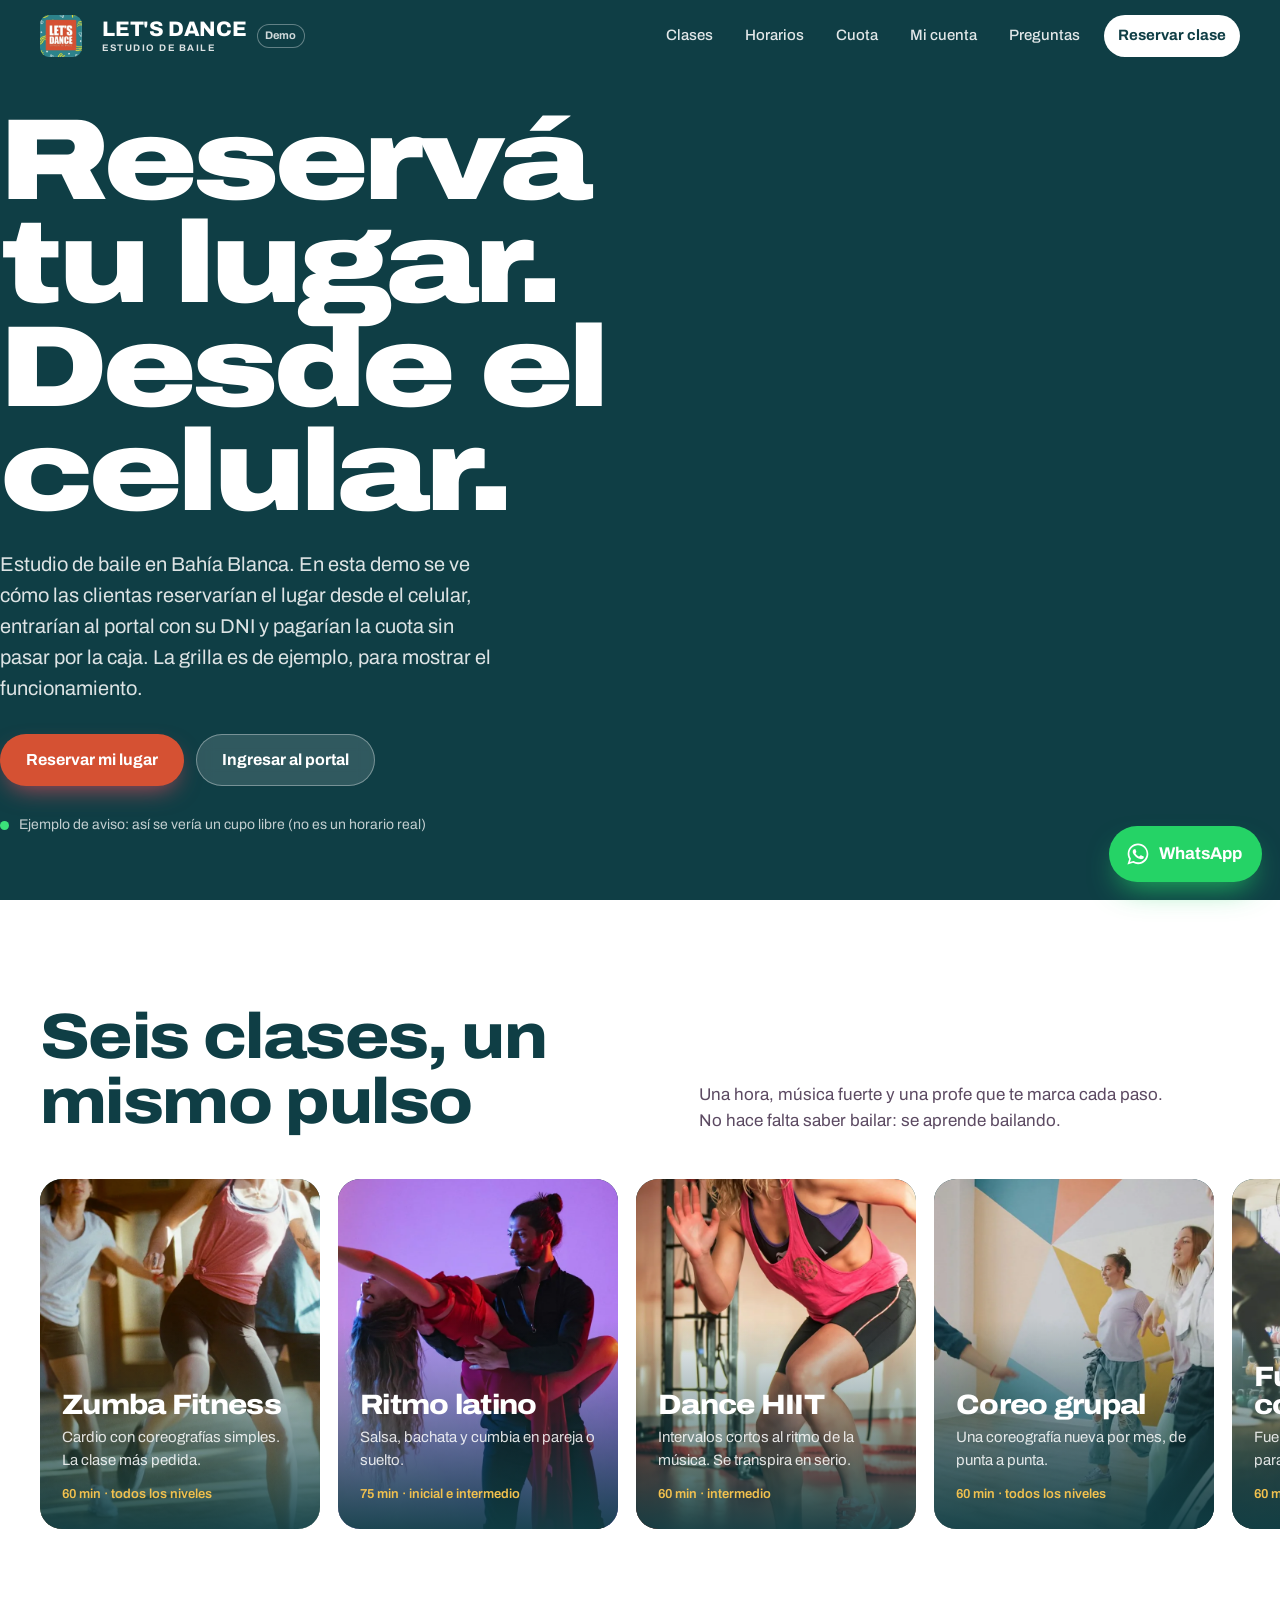
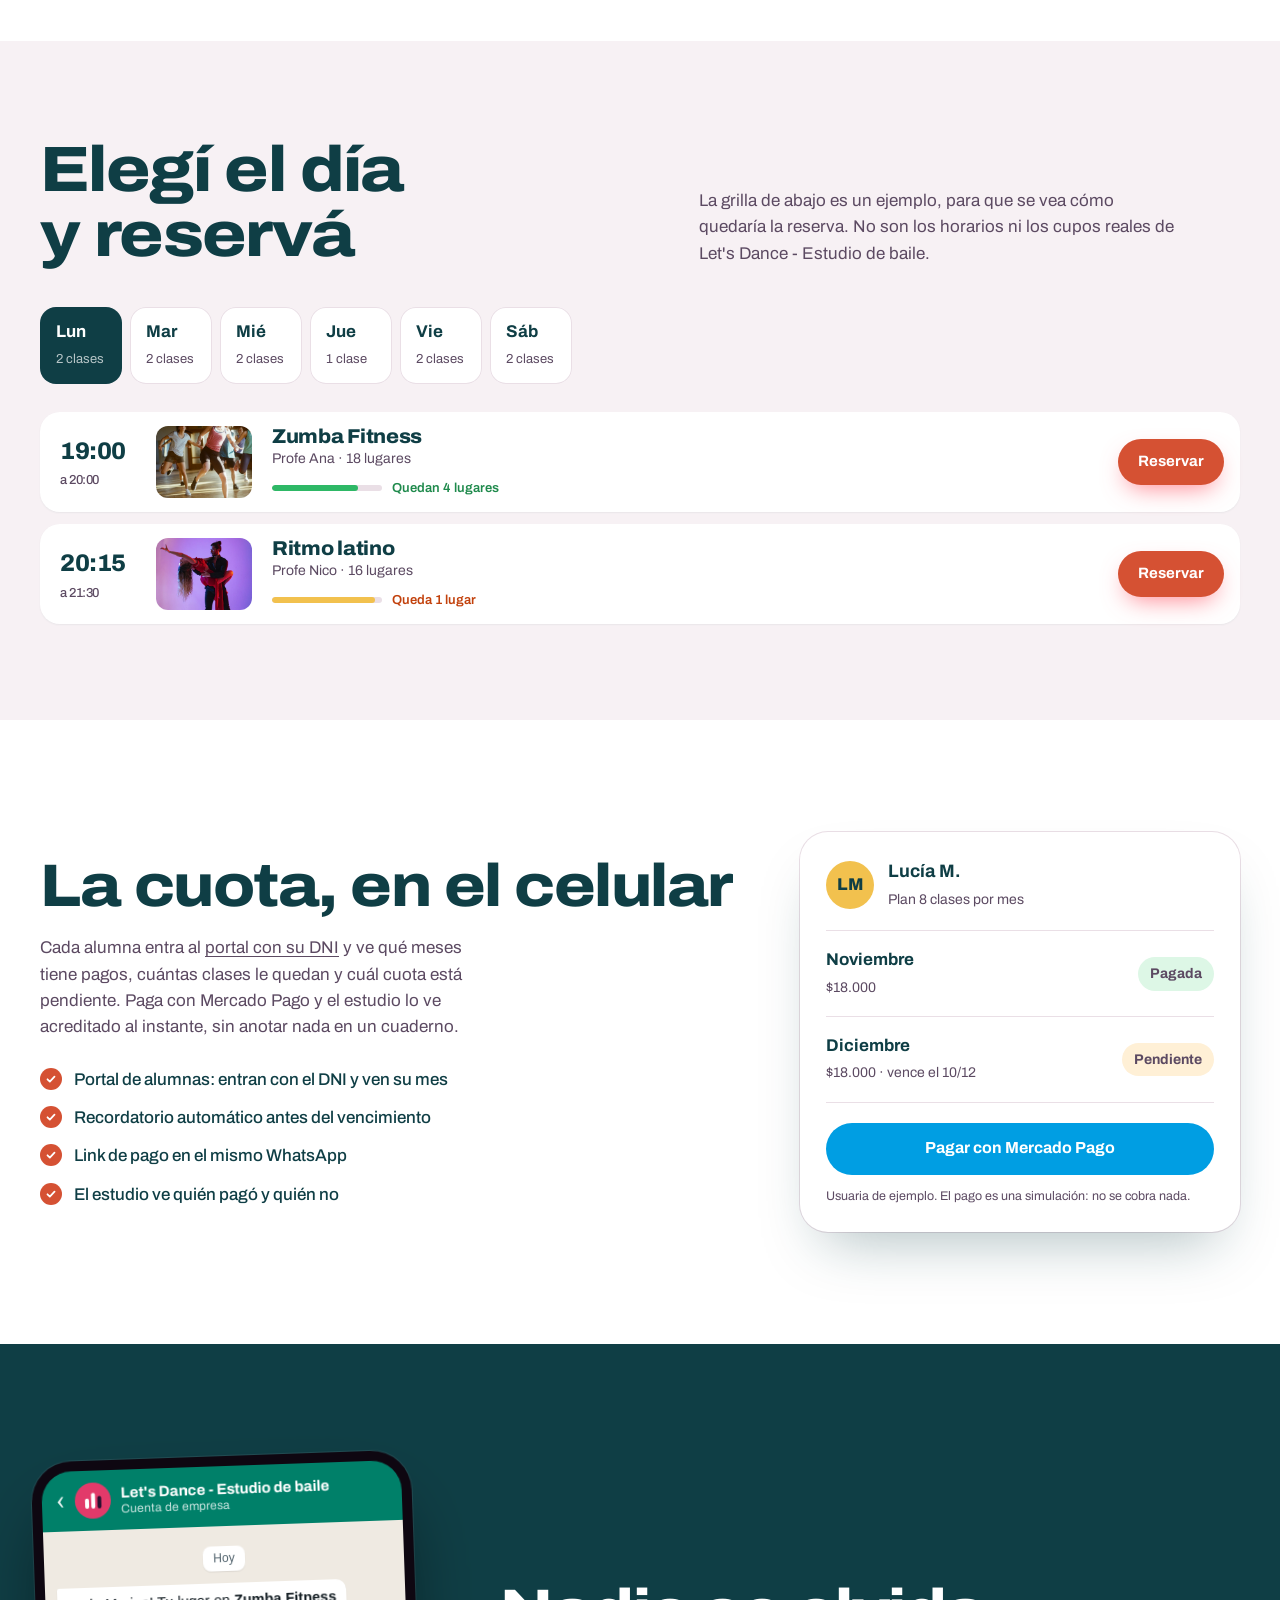
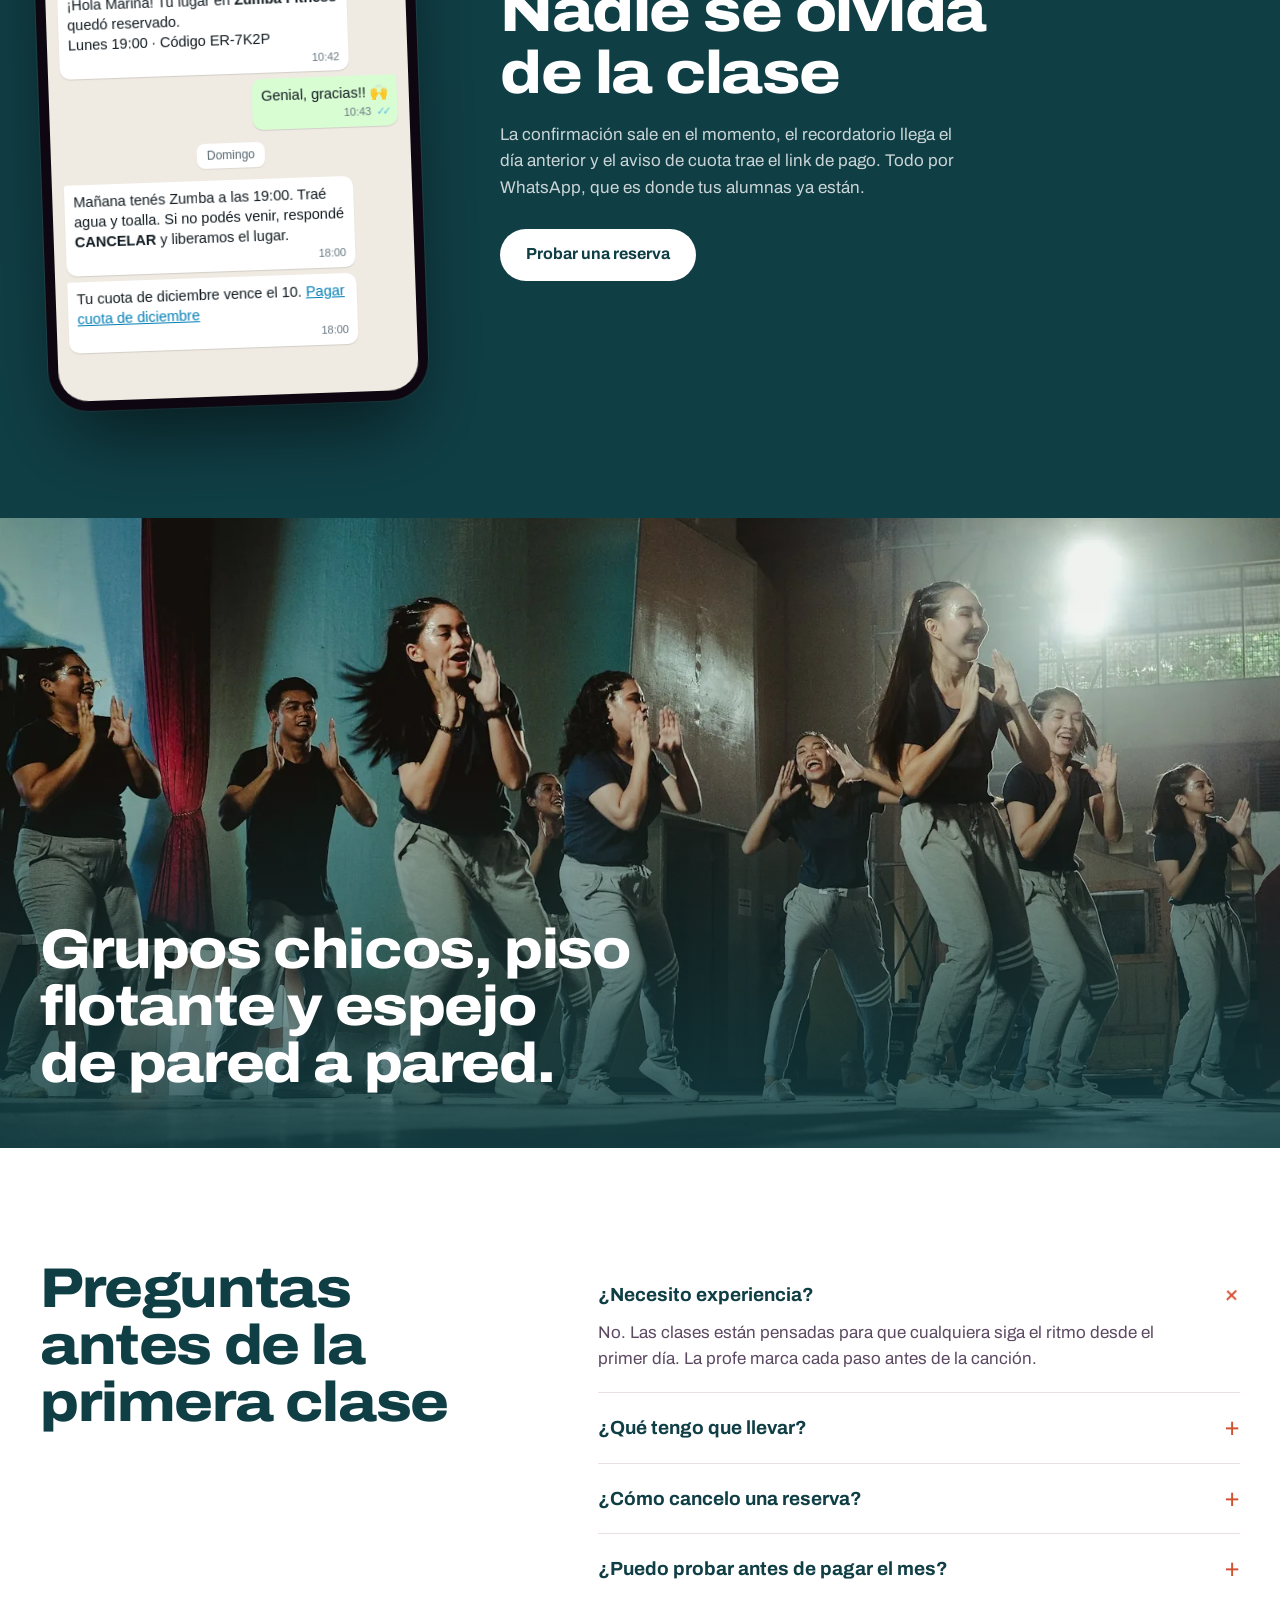
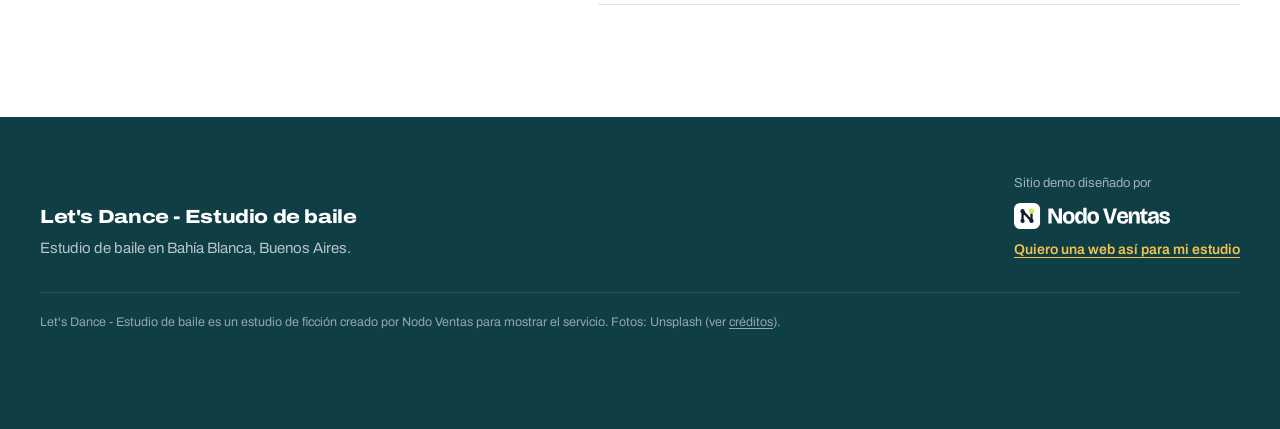
==== index.html @ 482abc90 "Demo personalizada de Nodo Ventas: demo-lets-dance-bahia-blanca" ====
<!DOCTYPE html>
<html lang="es-AR">
<head>
  <meta charset="utf-8">
  <meta name="viewport" content="width=device-width, initial-scale=1, viewport-fit=cover">
  <title>Let's Dance - Estudio de baile · Bahía Blanca</title>
  <meta name="description" content="Demo de Nodo Ventas para Let's Dance - Estudio de baile, estudio de baile en Bahía Blanca: reserva desde el celular, portal y cuota. Horarios y precios de ejemplo.">
  <meta name="robots" content="noindex, nofollow">
  <meta name="theme-color" content="#2A1030">
  <link rel="icon" href="favicon.svg" type="image/svg+xml">
  <link rel="preconnect" href="https://fonts.googleapis.com">
  <link rel="preconnect" href="https://fonts.gstatic.com" crossorigin>
  <link href="https://fonts.googleapis.com/css2?family=Archivo:wdth,wght@62..125,400..900&display=swap" rel="stylesheet">
  <link rel="stylesheet" href="styles.css">
</head>
<body>
  <a class="skip" href="#contenido">Saltar al contenido</a>

  <header class="site-header" id="top">
    <div class="wrap header-inner">
      <a class="brand" href="#inicio" aria-label="Let's Dance - Estudio de baile, inicio">
        <img src="img/brand/logo.jpg" alt="Logo de Let's Dance - Estudio de baile" style="height:42px;width:42px;border-radius:9px;object-fit:cover;display:block;flex:none"><span class="brand-wordmark" aria-hidden="true" style="margin-left:10px"><span class="wm-name">Let's Dance</span><span class="wm-sub">Estudio de baile</span></span>
      </a>
      <a class="demo-tag" href="oferta/" title="Sitio demo hecho por Nodo Ventas">Demo</a>
      <button class="menu-btn" type="button" aria-expanded="false" aria-controls="nav" aria-label="Abrir menú"><span></span><span></span></button>
      <nav class="nav" id="nav">
        <a href="#clases">Clases</a>
        <a href="#horarios">Horarios</a>
        <a href="#cuota">Cuota</a>
        <a href="mi-cuenta/">Mi cuenta</a>
        <a href="#preguntas">Preguntas</a>
        <a class="nav-cta" href="#horarios">Reservar clase</a>
      </nav>
    </div>
  </header>

  <main id="contenido">
    <section class="hero" id="inicio">
      
      <div class="hero-shade" aria-hidden="true"></div>
      <div class="wrap hero-inner">
        <div class="hero-copy">
        <h1 class="hero-title"><span>Reservá tu lugar.</span> <span>Desde el celular.</span></h1>
        <p class="hero-lead">Estudio de baile en Bahía Blanca. En esta demo se ve cómo las clientas reservarían el lugar desde el celular, entrarían al portal con su DNI y pagarían la cuota sin pasar por la caja. La grilla es de ejemplo, para mostrar el funcionamiento.</p>
        <div class="hero-actions">
          <a class="btn btn-coral" href="#horarios">Reservar mi lugar</a>
          <a class="btn btn-glass" href="mi-cuenta/">Ingresar al portal</a>
        </div>
        <p class="hero-meta"><span class="live-dot" aria-hidden="true"></span> Ejemplo de aviso: así se vería un cupo libre (no es un horario real)</p>
        </div>
      </div>
    </section>

    <section class="clases" id="clases" aria-labelledby="clases-title">
      <div class="wrap section-head">
        <h2 id="clases-title">Seis clases, un mismo pulso</h2>
        <p>Una hora, música fuerte y una profe que te marca cada paso. No hace falta saber bailar: se aprende bailando.</p>
      </div>
      <div class="rail" tabindex="0" aria-label="Clases del estudio">
        <article class="class-tile">
          <img src="img/clase-zumba.webp" alt="Grupo de alumnas bailando Zumba en un salón con piso de madera" loading="lazy" width="1200" height="900">
          <div class="tile-copy"><h3>Zumba Fitness</h3><p>Cardio con coreografías simples. La clase más pedida.</p><span class="tile-meta">60 min · todos los niveles</span></div>
        </article>
        <article class="class-tile">
          <img src="img/clase-latino.webp" alt="Pareja bailando un ritmo latino" loading="lazy" width="1200" height="900">
          <div class="tile-copy"><h3>Ritmo latino</h3><p>Salsa, bachata y cumbia en pareja o suelto.</p><span class="tile-meta">75 min · inicial e intermedio</span></div>
        </article>
        <article class="class-tile">
          <img src="img/clase-hiit.webp" alt="Alumna entrenando con intensidad" loading="lazy" width="1200" height="900">
          <div class="tile-copy"><h3>Dance HIIT</h3><p>Intervalos cortos al ritmo de la música. Se transpira en serio.</p><span class="tile-meta">60 min · intermedio</span></div>
        </article>
        <article class="class-tile">
          <img src="img/clase-coreo.webp" alt="Grupo bailando una coreografía en el estudio" loading="lazy" width="1200" height="900">
          <div class="tile-copy"><h3>Coreo grupal</h3><p>Una coreografía nueva por mes, de punta a punta.</p><span class="tile-meta">60 min · todos los niveles</span></div>
        </article>
        <article class="class-tile">
          <img src="img/clase-funcional.webp" alt="Dos personas saltando sobre cajones de madera" loading="lazy" width="1200" height="900">
          <div class="tile-copy"><h3>Funcional con ritmo</h3><p>Fuerza y saltos con música. Ideal para complementar.</p><span class="tile-meta">60 min · todos los niveles</span></div>
        </article>
        <article class="class-tile">
          <img src="img/clase-stretch.webp" alt="Clase de elongación en colchonetas" loading="lazy" width="1200" height="900">
          <div class="tile-copy"><h3>Stretch &amp; mobility</h3><p>Elongación y movilidad para cerrar la semana.</p><span class="tile-meta">45 min · suave</span></div>
        </article>
      </div>
    </section>

    <section class="horarios" id="horarios" aria-labelledby="horarios-title">
      <div class="wrap">
        <div class="section-head">
          <h2 id="horarios-title">Elegí el día y reservá</h2>
          <p>La grilla de abajo es un ejemplo, para que se vea cómo quedaría la reserva. No son los horarios ni los cupos reales de Let's Dance - Estudio de baile.</p>
        </div>
        <div class="days" role="tablist" aria-label="Día de la semana" id="days"></div>
        <div class="schedule" id="schedule" role="tabpanel" aria-live="polite"></div>
      </div>
    </section>

    <section class="cuota" id="cuota" aria-labelledby="cuota-title">
      <div class="wrap cuota-grid">
        <div class="cuota-copy">
          <h2 id="cuota-title">La cuota, en el celular</h2>
          <p>Cada alumna entra al <a href="mi-cuenta/">portal con su DNI</a> y ve qué meses tiene pagos, cuántas clases le quedan y cuál cuota está pendiente. Paga con Mercado Pago y el estudio lo ve acreditado al instante, sin anotar nada en un cuaderno.</p>
          <ul class="ticks">
            <li>Portal de alumnas: entran con el DNI y ven su mes</li>
            <li>Recordatorio automático antes del vencimiento</li>
            <li>Link de pago en el mismo WhatsApp</li>
            <li>El estudio ve quién pagó y quién no</li>
          </ul>
        </div>
        <div class="account" aria-label="Cuenta de alumna de ejemplo">
          <div class="account-head">
            <div class="avatar" aria-hidden="true">LM</div>
            <div><strong>Lucía M.</strong><span>Plan 8 clases por mes</span></div>
          </div>
          <div class="fee-row"><div><strong>Noviembre</strong><span>$18.000</span></div><span class="badge badge-ok">Pagada</span></div>
          <div class="fee-row" id="fee-dic"><div><strong>Diciembre</strong><span>$18.000 · vence el 10/12</span></div><span class="badge badge-pend" id="badge-dic">Pendiente</span></div>
          <button class="btn btn-mp" type="button" id="btn-mp">Pagar con Mercado Pago</button>
          <p class="fine-print">Usuaria de ejemplo. El pago es una simulación: no se cobra nada.</p>
        </div>
      </div>
    </section>

    <section class="avisos" aria-labelledby="avisos-title">
      <div class="wrap avisos-grid">
        <div class="phone" aria-hidden="true">
          <div class="wa-top"><span class="wa-back">‹</span><span class="wa-ava"><svg viewBox="0 0 64 64"><rect width="64" height="64" rx="32" fill="#E23A6A"/><rect x="18" y="28" width="7" height="18" rx="3.5" fill="#fff"/><rect x="29" y="18" width="7" height="28" rx="3.5" fill="#fff"/><rect x="40" y="24" width="7" height="22" rx="3.5" fill="#2A1030"/></svg></span><span class="wa-name"><b>Let's Dance - Estudio de baile</b><small>Cuenta de empresa</small></span></div>
          <div class="wa-body">
            <div class="wa-day">Hoy</div>
            <div class="bubble in"><p>¡Hola Marina! Tu lugar en <b>Zumba Fitness</b> quedó reservado.<br>Lunes 19:00 · Código ER-7K2P</p><time>10:42</time></div>
            <div class="bubble out"><p>Genial, gracias!! 🙌</p><time>10:43 <span class="ticks-blue">✓✓</span></time></div>
            <div class="wa-day">Domingo</div>
            <div class="bubble in"><p>Mañana tenés Zumba a las 19:00. Traé agua y toalla. Si no podés venir, respondé <b>CANCELAR</b> y liberamos el lugar.</p><time>18:00</time></div>
            <div class="bubble in"><p>Tu cuota de diciembre vence el 10. <span class="wa-link">Pagar cuota de diciembre</span></p><time>18:00</time></div>
          </div>
        </div>
        <div class="avisos-copy">
          <h2 id="avisos-title">Nadie se olvida de la clase</h2>
          <p>La confirmación sale en el momento, el recordatorio llega el día anterior y el aviso de cuota trae el link de pago. Todo por WhatsApp, que es donde tus alumnas ya están.</p>
          <a class="btn btn-ink" href="#horarios">Probar una reserva</a>
        </div>
      </div>
    </section>

    <section class="sala" aria-label="El estudio">
      <img src="img/grupo-hiphop.webp" alt="Grupo bailando una coreografía frente al espejo" loading="lazy" width="1600" height="1000">
      <div class="wrap sala-copy">
        <h2>Grupos chicos, piso flotante y espejo de pared a pared.</h2>
      </div>
    </section>

    <section class="faq" id="preguntas" aria-labelledby="faq-title">
      <div class="wrap faq-grid">
        <h2 id="faq-title">Preguntas antes de la primera clase</h2>
        <div>
          <details open><summary>¿Necesito experiencia?</summary><p>No. Las clases están pensadas para que cualquiera siga el ritmo desde el primer día. La profe marca cada paso antes de la canción.</p></details>
          <details><summary>¿Qué tengo que llevar?</summary><p>Zapatillas cómodas, ropa para moverte, agua y una toalla chica. Las colchonetas las pone el estudio.</p></details>
          <details><summary>¿Cómo cancelo una reserva?</summary><p>Respondé CANCELAR al WhatsApp de confirmación hasta 2 horas antes. El lugar se libera para otra alumna.</p></details>
          <details><summary>¿Puedo probar antes de pagar el mes?</summary><p>Sí, la primera clase es de prueba. Reservala como cualquier otra y avisanos que es tu primera vez.</p></details>
        </div>
      </div>
    </section>
  </main>

  <footer class="site-footer">
    <div class="wrap footer-grid">
      <div class="footer-brand">
        <span class="brand-name">Let's Dance - Estudio de baile</span>
        <p>Estudio de baile en Bahía Blanca, Buenos Aires.</p>
      </div>
      <div class="made-by">
        <span>Sitio demo diseñado por</span>
        <a href="oferta/" aria-label="Nodo Ventas, ver la oferta"><img src="img/nodo/nodo-ventas-logo-blanco.svg" alt="Nodo Ventas" width="150" height="25"></a>
        <a class="made-link" href="oferta/">Quiero una web así para mi estudio</a>
      </div>
    </div>
    <p class="wrap legal">Let's Dance - Estudio de baile es un estudio de ficción creado por Nodo Ventas para mostrar el servicio. Fotos: Unsplash (ver <a href="CREDITS.md">créditos</a>).</p>
  </footer>

  <a class="wa-float" href="https://wa.me/5491100000000?text=Hola%21%20Quiero%20reservar%20una%20clase%20de%20prueba" id="btn-wa" target="_blank" rel="noopener" aria-label="Escribir por WhatsApp">
    <svg viewBox="0 0 32 32" aria-hidden="true"><path fill="currentColor" d="M16 3C9 3 3.3 8.6 3.3 15.6c0 2.4.7 4.7 1.9 6.7L3 29l6.9-2.1c1.9 1 4 1.6 6.1 1.6 7 0 12.7-5.6 12.7-12.6S23 3 16 3zm0 23.2c-1.9 0-3.8-.5-5.4-1.5l-.4-.2-4.1 1.2 1.2-4-.3-.4a10.4 10.4 0 0 1-1.6-5.6C5.4 9.9 10.1 5.3 16 5.3s10.6 4.6 10.6 10.3S21.9 26.2 16 26.2zm5.8-7.7c-.3-.2-1.9-.9-2.2-1-.3-.1-.5-.2-.7.2-.2.3-.8 1-1 1.2-.2.2-.4.2-.7.1-.3-.2-1.3-.5-2.5-1.6-.9-.8-1.6-1.8-1.7-2.1-.2-.3 0-.5.1-.6l.5-.6c.2-.2.2-.3.3-.6.1-.2 0-.4 0-.6l-1-2.4c-.3-.6-.5-.5-.7-.5h-.6c-.2 0-.6.1-.9.4-.3.3-1.2 1.1-1.2 2.7s1.2 3.2 1.4 3.4c.2.2 2.4 3.6 5.8 5 2.9 1.1 3.4.9 4 .8.6-.1 1.9-.8 2.2-1.5.3-.8.3-1.4.2-1.5-.1-.2-.3-.3-.6-.4z"/></svg>
    <span>WhatsApp</span>
  </a>

  <div class="modal" id="modal-reserva" hidden>
    <div class="sheet" role="dialog" aria-modal="true" aria-labelledby="reserva-titulo">
      <button class="sheet-x" type="button" data-close aria-label="Cerrar">×</button>
      <div id="reserva-form">
        <h2 id="reserva-titulo">Reservar lugar</h2>
        <p class="class-resume" id="reserva-resumen"></p>
        <label for="nombre">Tu nombre</label>
        <input id="nombre" name="nombre" autocomplete="name" required placeholder="Marina López">
        <label for="whatsapp">Tu WhatsApp</label>
        <input id="whatsapp" name="whatsapp" inputmode="tel" autocomplete="tel" required placeholder="362 455-0000">
        <button class="btn btn-coral btn-block" type="button" id="btn-confirmar">Confirmar reserva</button>
        <p class="fine-print">Demo: los datos quedan solo en este celular y no se envía ningún mensaje.</p>
      </div>
      <div id="reserva-ok" hidden>
        <div class="ok-head">
          <span class="ok-check" aria-hidden="true"><svg viewBox="0 0 24 24"><path d="M5 12.5l4.2 4.2L19 7" fill="none" stroke="currentColor" stroke-width="2.6" stroke-linecap="round" stroke-linejoin="round"/></svg></span>
          <div><h2>Lugar reservado</h2><p class="class-resume" id="ok-resumen"></p></div>
        </div>
        <p class="wa-label">Este WhatsApp le llega a la alumna:</p>
        <div class="wa-mini">
          <div class="wa-top"><span class="wa-ava"><svg viewBox="0 0 64 64"><rect width="64" height="64" rx="32" fill="#E23A6A"/><rect x="18" y="28" width="7" height="18" rx="3.5" fill="#fff"/><rect x="29" y="18" width="7" height="28" rx="3.5" fill="#fff"/><rect x="40" y="24" width="7" height="22" rx="3.5" fill="#2A1030"/></svg></span><span class="wa-name"><b>Let's Dance - Estudio de baile</b><small>en línea</small></span></div>
          <div class="wa-body"><div class="bubble in" id="ok-wa"></div></div>
        </div>
        <button class="btn btn-ink btn-block" type="button" data-close>Listo</button>
      </div>
    </div>
  </div>

  <div class="modal" id="modal-pago" hidden>
    <div class="sheet" role="dialog" aria-modal="true" aria-labelledby="pago-titulo">
      <button class="sheet-x" type="button" data-close aria-label="Cerrar">×</button>
      <div id="pago-form">
        <h2 id="pago-titulo">Cuota de diciembre</h2>
        <p class="pay-amount">$18.000</p>
        <p class="class-resume">Plan 8 clases · Let's Dance - Estudio de baile</p>
        <fieldset class="pay-methods">
          <legend>Medio de pago</legend>
          <label><input type="radio" name="pm" checked> Dinero en cuenta de Mercado Pago</label>
          <label><input type="radio" name="pm"> Tarjeta de débito o crédito</label>
        </fieldset>
        <button class="btn btn-mp btn-block" type="button" id="btn-pagar">Pagar $18.000</button>
        <p class="fine-print">Simulación de demo: no se abre un checkout real ni se cobra nada.</p>
      </div>
      <div id="pago-ok" hidden>
        <div class="ok-head">
          <span class="ok-check" aria-hidden="true"><svg viewBox="0 0 24 24"><path d="M5 12.5l4.2 4.2L19 7" fill="none" stroke="currentColor" stroke-width="2.6" stroke-linecap="round" stroke-linejoin="round"/></svg></span>
          <div><h2>Pago aprobado</h2><p class="class-resume">Diciembre quedó acreditado en tu cuenta.</p></div>
        </div>
        <button class="btn btn-ink btn-block" type="button" data-close>Volver</button>
      </div>
    </div>
  </div>

  <script src="app.js"></script>
</body>
</html>
---- styles.css ----
:root {
  --plum: #0F3E45;
  --plum-2: #175159;
  --coral: #D55133;
  --coral-ink: #B4402A;
  --amber: #F2C14E;
  --paper: #FFFFFF;
  --mist: #F7F1F4;
  --ink: #0F3E45;
  --ink-soft: #5C4A62;
  --line: #EADFE6;
  --mp: #009EE3;
  --wa: #25D366;
  --font: "Archivo", "Helvetica Neue", Arial, sans-serif;
  --max: 1200px;
  --ease: cubic-bezier(.16, 1, .3, 1);
}
*, *::before, *::after { box-sizing: border-box; }
html { scroll-behavior: smooth; -webkit-text-size-adjust: 100%; }
@media (prefers-reduced-motion: reduce) { html { scroll-behavior: auto; } *, *::before, *::after { animation: none !important; transition: none !important; } }
body { margin: 0; background: var(--paper); color: var(--ink); font-family: var(--font); font-size: 17px; line-height: 1.55; -webkit-font-smoothing: antialiased; font-variation-settings: "wdth" 100; }
::selection { background: var(--coral); color: #fff; }
img { max-width: 100%; display: block; }
a { color: inherit; text-underline-offset: .18em; }
button, input { font: inherit; color: inherit; }
button { cursor: pointer; }
:focus-visible { outline: 3px solid var(--amber); outline-offset: 3px; border-radius: 6px; }
h1, h2, h3 { margin: 0; line-height: 1.02; letter-spacing: -0.025em; font-weight: 800; font-stretch: 112%; font-variation-settings: "wdth" 112; text-wrap: balance; }
p { margin: 0; }
.wrap { width: min(var(--max), calc(100% - 40px)); margin-inline: auto; }
.skip { position: absolute; left: 12px; top: -48px; z-index: 100; background: var(--amber); color: var(--ink); padding: 8px 12px; border-radius: 8px; }
.skip:focus { top: 12px; }

/* header */
.site-header { position: fixed; inset: 0 0 auto; z-index: 40; color: #fff; transition: background .4s var(--ease), box-shadow .4s var(--ease); }
.site-header.solid { background: rgba(15,62,69, .92); backdrop-filter: saturate(1.4) blur(14px); box-shadow: 0 1px 0 rgba(255,255,255,.08); }
.header-inner { display: flex; align-items: center; justify-content: space-between; min-height: 72px; gap: 16px; }
.brand { display: inline-flex; align-items: center; gap: 10px; text-decoration: none; }
.brand-mark { width: 34px; height: 34px; }
.brand-name { font-weight: 800; font-size: 19px; letter-spacing: -0.02em; font-variation-settings: "wdth" 118; }
.nav { display: flex; align-items: center; gap: 4px; }
.nav a { text-decoration: none; font-size: 15px; font-weight: 500; padding: 9px 14px; border-radius: 999px; opacity: .88; transition: background .2s, opacity .2s; }
.nav a:hover { opacity: 1; background: rgba(255,255,255,.1); }
.nav .nav-cta { background: #fff; color: var(--plum); font-weight: 700; opacity: 1; margin-left: 6px; }
.nav .nav-cta:hover { background: var(--amber); }
.menu-btn { display: none; width: 44px; height: 44px; border: 0; border-radius: 12px; background: rgba(255,255,255,.12); position: relative; }
.menu-btn span { position: absolute; left: 13px; right: 13px; height: 2px; background: #fff; border-radius: 2px; transition: transform .3s var(--ease); }
.menu-btn span:first-child { top: 17px; } .menu-btn span:last-child { top: 25px; }
.menu-btn[aria-expanded="true"] span:first-child { transform: translateY(4px) rotate(45deg); }
.menu-btn[aria-expanded="true"] span:last-child { transform: translateY(-4px) rotate(-45deg); }
@media (max-width: 860px) {
  .menu-btn { display: block; }
  .nav { position: absolute; top: 72px; left: 12px; right: 12px; flex-direction: column; align-items: stretch; padding: 10px; border-radius: 18px; background: var(--plum); box-shadow: 0 24px 48px rgba(0,0,0,.35); opacity: 0; transform: translateY(-8px); pointer-events: none; transition: opacity .25s var(--ease), transform .25s var(--ease); }
  .nav.open { opacity: 1; transform: none; pointer-events: auto; }
  .nav a { padding: 14px 16px; font-size: 17px; }
  .nav .nav-cta { margin: 6px 0 0; text-align: center; }
}

/* buttons */
.btn { display: inline-flex; align-items: center; justify-content: center; gap: 8px; min-height: 52px; padding: 0 26px; border-radius: 999px; border: 0; font-weight: 700; font-size: 16px; text-decoration: none; transition: transform .2s var(--ease), background .2s, box-shadow .2s; }
.btn:active { transform: scale(.97); }
.btn-coral { background: var(--coral); color: #fff; box-shadow: 0 10px 24px -8px rgba(255,77,94,.7); }
.btn-coral:hover { background: var(--coral-ink); }
.btn-glass { background: rgba(255,255,255,.14); color: #fff; backdrop-filter: blur(8px); box-shadow: inset 0 0 0 1px rgba(255,255,255,.35); }
.btn-glass:hover { background: rgba(255,255,255,.24); }
.btn-ink { background: var(--plum); color: #fff; }
.btn-ink:hover { background: var(--plum-2); }
.btn-mp { background: var(--mp); color: #fff; }
.btn-mp:hover { background: #0088c4; }
.btn-ghost { background: transparent; box-shadow: inset 0 0 0 1.5px var(--line); color: var(--ink); }
.btn-block { width: 100%; }
.btn[disabled] { opacity: .45; cursor: not-allowed; box-shadow: none; }

/* hero */
.hero { position: relative; min-height: 100svh; display: flex; align-items: flex-end; color: #fff; overflow: hidden; background: var(--plum); }
.hero-img { position: absolute; inset: 0; width: 100%; height: 100%; object-fit: cover; object-position: 62% 30%; transform: scale(1.06); animation: settle 1.8s var(--ease) forwards; }
.hero-shade { position: absolute; inset: 0; background: linear-gradient(180deg, rgba(15,62,69,.55) 0%, rgba(15,62,69,0) 28%, rgba(15,62,69,.2) 50%, rgba(15,62,69,.94) 100%), linear-gradient(90deg, rgba(15,62,69,.7) 0%, rgba(15,62,69,0) 65%); }
.hero-inner { position: relative; padding: 96px 0 64px; display: grid; grid-template-columns: 1.15fr minmax(260px, 360px); gap: 40px; align-items: end; width: 100%; }
.hero-video { width: min(100%, 360px); aspect-ratio: 9 / 16; justify-self: end; border-radius: 22px; overflow: hidden; background: #000; box-shadow: 0 28px 60px -18px rgba(0,0,0,.7), 0 0 0 1px rgba(255,255,255,.14); }
.hero-video video { width: 100%; height: 100%; display: block; object-fit: contain; background: #000; }
.hero-copy { min-width: 0; }
.hero-title { font-size: clamp(50px, 9vw, 124px); line-height: .9; letter-spacing: -0.035em; font-weight: 900; font-variation-settings: "wdth" 125; max-width: 11ch; }
.hero-title span { display: inline-block; opacity: 0; transform: translateY(.35em); animation: rise .9s var(--ease) forwards; }
.hero-title span:nth-child(2) { animation-delay: .12s; }
.hero-title span:nth-child(3) { animation-delay: .24s; color: var(--amber); }
.hero-lead { max-width: 46ch; margin-top: 26px; font-size: clamp(17px, 1.6vw, 20px); color: rgba(255,255,255,.86); }
.hero-actions { display: flex; flex-wrap: wrap; gap: 12px; margin-top: 30px; }
.hero-meta { display: flex; align-items: center; gap: 10px; margin-top: 28px; font-size: 14px; color: rgba(255,255,255,.75); }
.live-dot { width: 9px; height: 9px; border-radius: 50%; background: #3BE07A; box-shadow: 0 0 0 0 rgba(59,224,122,.6); animation: pulse 2s infinite; }
@keyframes settle { to { transform: scale(1); } }
@keyframes rise { to { opacity: 1; transform: none; } }
@keyframes pulse { 70% { box-shadow: 0 0 0 10px rgba(59,224,122,0); } 100% { box-shadow: 0 0 0 0 rgba(59,224,122,0); } }

/* sections */
section { scroll-margin-top: 72px; }
.section-head { display: grid; grid-template-columns: 1.1fr 1fr; gap: 24px 64px; align-items: end; margin-bottom: 40px; }
.section-head h2 { font-size: clamp(36px, 5vw, 64px); }
.section-head p { color: var(--ink-soft); max-width: 48ch; }
@media (max-width: 860px) { .section-head { grid-template-columns: 1fr; margin-bottom: 28px; } }

.clases { padding: 104px 0 88px; }
.rail { display: grid; grid-auto-flow: column; grid-auto-columns: minmax(280px, 31%); gap: 18px; overflow-x: auto; scroll-snap-type: x mandatory; padding: 4px max(20px, calc((100% - var(--max)) / 2)) 24px; scroll-padding-inline: max(20px, calc((100% - var(--max)) / 2)); scrollbar-width: thin; scrollbar-color: var(--coral) var(--mist); }
.rail::-webkit-scrollbar { height: 6px; } .rail::-webkit-scrollbar-thumb { background: var(--coral); border-radius: 6px; } .rail::-webkit-scrollbar-track { background: var(--mist); }
@media (max-width: 860px) { .rail { grid-auto-columns: 78%; } }
.class-tile { position: relative; scroll-snap-align: start; border-radius: 22px; overflow: hidden; aspect-ratio: 4 / 5; background: var(--plum); color: #fff; isolation: isolate; }
.class-tile img { position: absolute; inset: 0; width: 100%; height: 100%; object-fit: cover; transition: transform .8s var(--ease); z-index: -1; }
.class-tile::after { content: ""; position: absolute; inset: 0; z-index: -1; background: linear-gradient(180deg, rgba(15,62,69,0) 40%, rgba(15,62,69,.92) 100%); }
.class-tile:hover img { transform: scale(1.05); }
.tile-copy { position: absolute; inset: auto 0 0; padding: 22px; }
.tile-copy h3 { font-size: 28px; }
.tile-copy p { margin-top: 6px; color: rgba(255,255,255,.85); font-size: 15px; }
.tile-meta { display: inline-block; margin-top: 12px; font-size: 13px; font-weight: 600; color: var(--amber); }

/* horarios */
.horarios { padding: 96px 0; background: var(--mist); }
.days { display: flex; gap: 8px; overflow-x: auto; padding-bottom: 6px; margin-bottom: 22px; scrollbar-width: none; }
.days::-webkit-scrollbar { display: none; }
.day { flex: 0 0 auto; min-width: 82px; padding: 12px 16px; border-radius: 16px; border: 0; background: #fff; color: var(--ink); text-align: left; box-shadow: inset 0 0 0 1px var(--line); transition: background .2s, color .2s; }
.day b { display: block; font-size: 17px; }
.day small { color: var(--ink-soft); font-size: 13px; }
.day[aria-selected="true"] { background: var(--plum); color: #fff; box-shadow: none; }
.day[aria-selected="true"] small { color: rgba(255,255,255,.7); }
.schedule { display: grid; gap: 12px; }
.slot { display: grid; grid-template-columns: 76px 96px 1fr auto; align-items: center; gap: 20px; padding: 14px 16px 14px 20px; border-radius: 20px; background: #fff; box-shadow: 0 1px 2px rgba(15,62,69,.06); animation: rise .5s var(--ease) both; opacity: 0; transform: translateY(8px); }
.slot:nth-child(2) { animation-delay: .05s; } .slot:nth-child(3) { animation-delay: .1s; }
.slot-time { font-size: 24px; font-weight: 800; font-variant-numeric: tabular-nums; letter-spacing: -0.02em; }
.slot-time small { display: block; font-size: 13px; font-weight: 500; color: var(--ink-soft); }
.slot img { width: 96px; height: 72px; object-fit: cover; border-radius: 12px; }
.slot h3 { font-size: 20px; letter-spacing: -0.015em; font-variation-settings: "wdth" 105; }
.slot-sub { color: var(--ink-soft); font-size: 14px; margin-top: 2px; }
.spots { display: flex; align-items: center; gap: 10px; margin-top: 8px; font-size: 13px; font-weight: 600; }
.bar { width: 110px; height: 6px; border-radius: 6px; background: var(--line); overflow: hidden; }
.bar i { display: block; height: 100%; background: var(--coral); border-radius: 6px; }
.spots.ok { color: #1F8A4C; } .spots.ok .bar i { background: #2EB866; }
.spots.warn { color: #C2410C; } .spots.warn .bar i { background: var(--amber); }
.spots.full { color: var(--ink-soft); }
.slot .btn { min-height: 46px; padding: 0 20px; font-size: 15px; }
@media (max-width: 720px) {
  .slot { grid-template-columns: 64px 1fr; grid-template-areas: "time info" "btn btn"; gap: 12px 14px; padding: 16px; }
  .slot img { display: none; }
  .slot-time { grid-area: time; font-size: 21px; }
  .slot-info { grid-area: info; }
  .slot .btn { grid-area: btn; width: 100%; }
}

/* cuota */
.cuota { padding: 112px 0; }
.cuota-grid { display: grid; grid-template-columns: 1fr minmax(320px, 440px); gap: 64px; align-items: center; }
.cuota-copy h2, .avisos-copy h2 { font-size: clamp(36px, 5vw, 60px); }
.cuota-copy > p, .avisos-copy > p { margin-top: 18px; color: var(--ink-soft); max-width: 46ch; }
.ticks { list-style: none; padding: 0; margin: 26px 0 0; display: grid; gap: 12px; }
.ticks li { display: flex; gap: 12px; align-items: flex-start; font-weight: 500; }
.ticks li::before { content: ""; flex: 0 0 22px; height: 22px; border-radius: 50%; background: var(--coral) url("data:image/svg+xml,%3Csvg xmlns='http://www.w3.org/2000/svg' viewBox='0 0 24 24'%3E%3Cpath d='M6 12.5l4 4L18 8' fill='none' stroke='white' stroke-width='3' stroke-linecap='round' stroke-linejoin='round'/%3E%3C/svg%3E") center/14px no-repeat; margin-top: 1px; }
.account { background: #fff; border-radius: 28px; padding: 26px; box-shadow: 0 30px 60px -24px rgba(15,62,69,.35), 0 0 0 1px var(--line); }
.account-head { display: flex; gap: 14px; align-items: center; padding-bottom: 18px; border-bottom: 1px solid var(--line); }
.account-head strong { display: block; font-size: 18px; } .account-head span { color: var(--ink-soft); font-size: 14px; }
.avatar { width: 48px; height: 48px; border-radius: 50%; display: grid; place-items: center; background: var(--amber); color: var(--plum); font-weight: 800; }
.fee-row { display: flex; justify-content: space-between; align-items: center; padding: 16px 0; border-bottom: 1px solid var(--line); }
.fee-row strong { display: block; } .fee-row span { color: var(--ink-soft); font-size: 14px; }
.badge { font-size: 13px; font-weight: 700; padding: 6px 12px; border-radius: 999px; }
.badge-ok { background: #DDF7E6; color: #136C38; }
.badge-pend { background: #FFF0D6; color: #9A4A00; }
.account .btn-mp { width: 100%; margin-top: 20px; }
.fine-print { font-size: 12.5px; color: var(--ink-soft); margin-top: 12px; }
@media (max-width: 860px) { .cuota-grid { grid-template-columns: 1fr; gap: 40px; } .cuota { padding: 80px 0; } }

/* avisos */
.avisos { padding: 112px 0; background: var(--plum); color: #fff; overflow: hidden; }
.avisos-grid { display: grid; grid-template-columns: minmax(300px, 380px) 1fr; gap: 80px; align-items: center; }
.avisos-copy > p { color: rgba(255,255,255,.78); }
.avisos-copy .btn { margin-top: 28px; background: #fff; color: var(--plum); }
.phone { border-radius: 40px; padding: 10px; background: #0E0711; box-shadow: 0 40px 80px -20px rgba(0,0,0,.6), 0 0 0 1px rgba(255,255,255,.08); transform: rotate(-2deg); }
.phone .wa-top { border-radius: 30px 30px 0 0; }
.phone .wa-body { border-radius: 0 0 30px 30px; min-height: 470px; }
@media (max-width: 860px) { .avisos-grid { grid-template-columns: 1fr; gap: 48px; } .phone { transform: none; max-width: 380px; } .avisos { padding: 80px 0; } }

/* whatsapp look */
.wa-top { display: flex; align-items: center; gap: 10px; padding: 12px 14px; background: #008069; color: #fff; }
.wa-back { font-size: 26px; line-height: 1; opacity: .9; }
.wa-ava { width: 36px; height: 36px; flex: 0 0 36px; } .wa-ava svg { width: 100%; height: 100%; }
.wa-name { display: flex; flex-direction: column; line-height: 1.2; } .wa-name b { font-size: 15px; } .wa-name small { font-size: 12px; opacity: .8; }
.wa-body { background: #EFEAE2; padding: 14px 12px 18px; display: flex; flex-direction: column; gap: 6px; color: #111B21; font-family: -apple-system, "Segoe UI", Roboto, Helvetica, Arial, sans-serif; font-size: 14.5px; line-height: 1.4; }
.wa-day { align-self: center; background: #fff; color: #54656F; font-size: 12px; padding: 4px 10px; border-radius: 8px; margin: 6px 0; box-shadow: 0 1px 1px rgba(0,0,0,.08); }
.bubble { max-width: 86%; padding: 7px 9px 6px; border-radius: 10px; box-shadow: 0 1px 1px rgba(0,0,0,.12); position: relative; }
.bubble.in { align-self: flex-start; background: #fff; border-top-left-radius: 2px; }
.bubble.out { align-self: flex-end; background: #D9FDD3; border-top-right-radius: 2px; }
.bubble time { display: block; text-align: right; font-size: 11px; color: #667781; margin-top: 2px; }
.ticks-blue { color: #53BDEB; letter-spacing: -3px; margin-left: 2px; }
.wa-link { color: #027EB5; text-decoration: underline; }

/* sala */
.sala { position: relative; min-height: 70vh; display: flex; align-items: flex-end; color: #fff; }
.sala img { position: absolute; inset: 0; width: 100%; height: 100%; object-fit: cover; }
.sala::before { content: ""; position: absolute; inset: 0; z-index: 1; background: linear-gradient(0deg, rgba(15,62,69,.85), rgba(15,62,69,0) 60%); }
.sala-copy { position: relative; z-index: 2; padding-bottom: 56px; }
.sala-copy h2 { font-size: clamp(30px, 4.4vw, 56px); max-width: 18ch; }

/* faq */
.faq { padding: 112px 0; }
.faq-grid { display: grid; grid-template-columns: 1fr 1.3fr; gap: 64px; }
.faq h2 { font-size: clamp(34px, 4.5vw, 56px); }
details { border-bottom: 1px solid var(--line); padding: 20px 0; }
summary { cursor: pointer; font-weight: 700; font-size: 19px; list-style: none; display: flex; justify-content: space-between; gap: 16px; }
summary::-webkit-details-marker { display: none; }
summary::after { content: "+"; font-weight: 400; font-size: 26px; line-height: 1; color: var(--coral); transition: transform .3s var(--ease); }
details[open] summary::after { transform: rotate(45deg); }
details p { margin-top: 10px; color: var(--ink-soft); max-width: 60ch; }
@media (max-width: 860px) { .faq-grid { grid-template-columns: 1fr; gap: 24px; } .faq { padding: 80px 0; } }

/* footer */
.site-footer { background: var(--plum); color: #fff; padding: 56px 0 96px; }
.footer-grid { display: flex; flex-wrap: wrap; justify-content: space-between; gap: 32px; align-items: flex-end; padding-bottom: 32px; border-bottom: 1px solid rgba(255,255,255,.12); }
.footer-brand p { color: rgba(255,255,255,.7); margin-top: 6px; font-size: 15px; }
.made-by { display: grid; gap: 10px; justify-items: start; }
.made-by > span { font-size: 13px; color: rgba(255,255,255,.6); }
.made-by img { height: 26px; width: auto; }
.made-link { font-size: 14px; font-weight: 600; color: var(--amber); }
.legal { font-size: 12.5px; color: rgba(255,255,255,.55); margin-top: 20px; }

/* floating */
.wa-float { position: fixed; right: 18px; bottom: 18px; z-index: 50; display: inline-flex; align-items: center; gap: 8px; height: 56px; padding: 0 20px 0 16px; border-radius: 999px; background: var(--wa); color: #fff; font-weight: 700; text-decoration: none; box-shadow: 0 14px 30px -10px rgba(37,211,102,.8); transition: transform .2s var(--ease); }
.wa-float:hover { transform: translateY(-2px); }
.wa-float svg { width: 26px; height: 26px; }
.demo-chip { position: fixed; left: 14px; bottom: 18px; z-index: 50; font-size: 12px; font-weight: 600; text-decoration: none; padding: 7px 12px; border-radius: 999px; background: rgba(15,62,69,.78); color: rgba(255,255,255,.9); backdrop-filter: blur(8px); box-shadow: inset 0 0 0 1px rgba(255,255,255,.18); }
@media (max-width: 520px) { .wa-float span { display: none; } .wa-float { padding: 0; width: 56px; justify-content: center; } }

/* modal */
.modal { position: fixed; inset: 0; z-index: 80; display: grid; place-items: end center; background: rgba(20,8,24,.55); backdrop-filter: blur(4px); padding: 0; }
@media (min-width: 640px) { .modal { place-items: center; padding: 24px; } }
.modal[hidden] { display: none; }
.sheet { position: relative; width: min(460px, 100%); max-height: 92svh; overflow: auto; background: #fff; color: var(--ink); border-radius: 26px 26px 0 0; padding: 30px 24px 26px; animation: sheet .45s var(--ease); }
@media (min-width: 640px) { .sheet { border-radius: 26px; } }
@keyframes sheet { from { transform: translateY(40px); opacity: 0; } }
.sheet h2 { font-size: 28px; }
.sheet-x { position: absolute; right: 14px; top: 14px; width: 38px; height: 38px; border-radius: 50%; border: 0; background: var(--mist); font-size: 22px; line-height: 1; }
.class-resume { color: var(--ink-soft); margin-top: 6px; }
.sheet label { display: block; font-weight: 600; font-size: 14px; margin: 18px 0 6px; }
.sheet input:not([type="radio"]) { width: 100%; height: 52px; border-radius: 14px; border: 1.5px solid var(--line); padding: 0 16px; font-size: 16px; background: #fff; }
.sheet input:focus { outline: none; border-color: var(--coral); box-shadow: 0 0 0 4px rgba(255,77,94,.15); }
.sheet .btn-block { margin-top: 22px; }
.ok-head { display: flex; gap: 14px; align-items: center; }
.ok-check { width: 52px; height: 52px; flex: 0 0 52px; border-radius: 50%; background: #2EB866; color: #fff; display: grid; place-items: center; animation: pop .5s var(--ease); }
.ok-check svg { width: 28px; height: 28px; }
@keyframes pop { from { transform: scale(.4); opacity: 0; } }
.wa-label { margin: 22px 0 8px; font-size: 13px; font-weight: 600; color: var(--ink-soft); }
.wa-mini { border-radius: 18px; overflow: hidden; box-shadow: 0 0 0 1px var(--line); }
.wa-mini .wa-body { min-height: 0; }
.wa-mini .bubble { animation: rise .5s .25s var(--ease) both; opacity: 0; transform: translateY(8px); }
.pay-amount { font-size: 44px; font-weight: 800; letter-spacing: -0.03em; margin-top: 10px; font-variant-numeric: tabular-nums; }
.pay-methods { border: 0; padding: 0; margin: 18px 0 0; display: grid; gap: 8px; }
.pay-methods legend { font-weight: 600; font-size: 14px; margin-bottom: 8px; }
.pay-methods label { margin: 0; display: flex; gap: 10px; align-items: center; padding: 14px; border-radius: 14px; box-shadow: inset 0 0 0 1.5px var(--line); font-weight: 500; }
.pay-methods label:has(input:checked) { box-shadow: inset 0 0 0 2px var(--mp); }
.pay-methods input { accent-color: var(--mp); }
.btn.loading { pointer-events: none; opacity: .8; }
.btn.loading::after { content: ""; width: 16px; height: 16px; border-radius: 50%; border: 2px solid rgba(255,255,255,.5); border-top-color: #fff; animation: spin .7s linear infinite; }
@keyframes spin { to { transform: rotate(360deg); } }

.demo-tag { margin-right: auto; margin-left: -6px; font-size: 11px; font-weight: 700; letter-spacing: .02em; text-decoration: none; padding: 3px 8px; border-radius: 999px; color: rgba(255,255,255,.8); box-shadow: inset 0 0 0 1px rgba(255,255,255,.35); }
.demo-tag:hover { color: #fff; box-shadow: inset 0 0 0 1px #fff; }
@media (max-width: 900px) {
  .hero { min-height: 0; align-items: stretch; overflow: hidden; }
  .hero-inner { grid-template-columns: 1fr; justify-items: center; padding: 88px 0 48px; gap: 28px; }
  .hero-video { width: min(100%, calc(68svh * 9 / 16), 380px); justify-self: center; }
  .hero-copy { width: 100%; }
}
@media (max-width: 600px) { .hero-img { object-position: 58% 18%; } }

/* wordmark tipográfico (branding real, sin isotipo inventado) */
.brand-wordmark { display: flex; flex-direction: column; justify-content: center; line-height: 1; text-decoration: none; }
.brand-wordmark .wm-name { font-weight: 800; font-size: 21px; letter-spacing: -0.01em; text-transform: uppercase; }
.brand-wordmark .wm-sub { font-size: 9.5px; font-weight: 700; letter-spacing: 0.16em; text-transform: uppercase; opacity: .85; margin-top: 4px; }
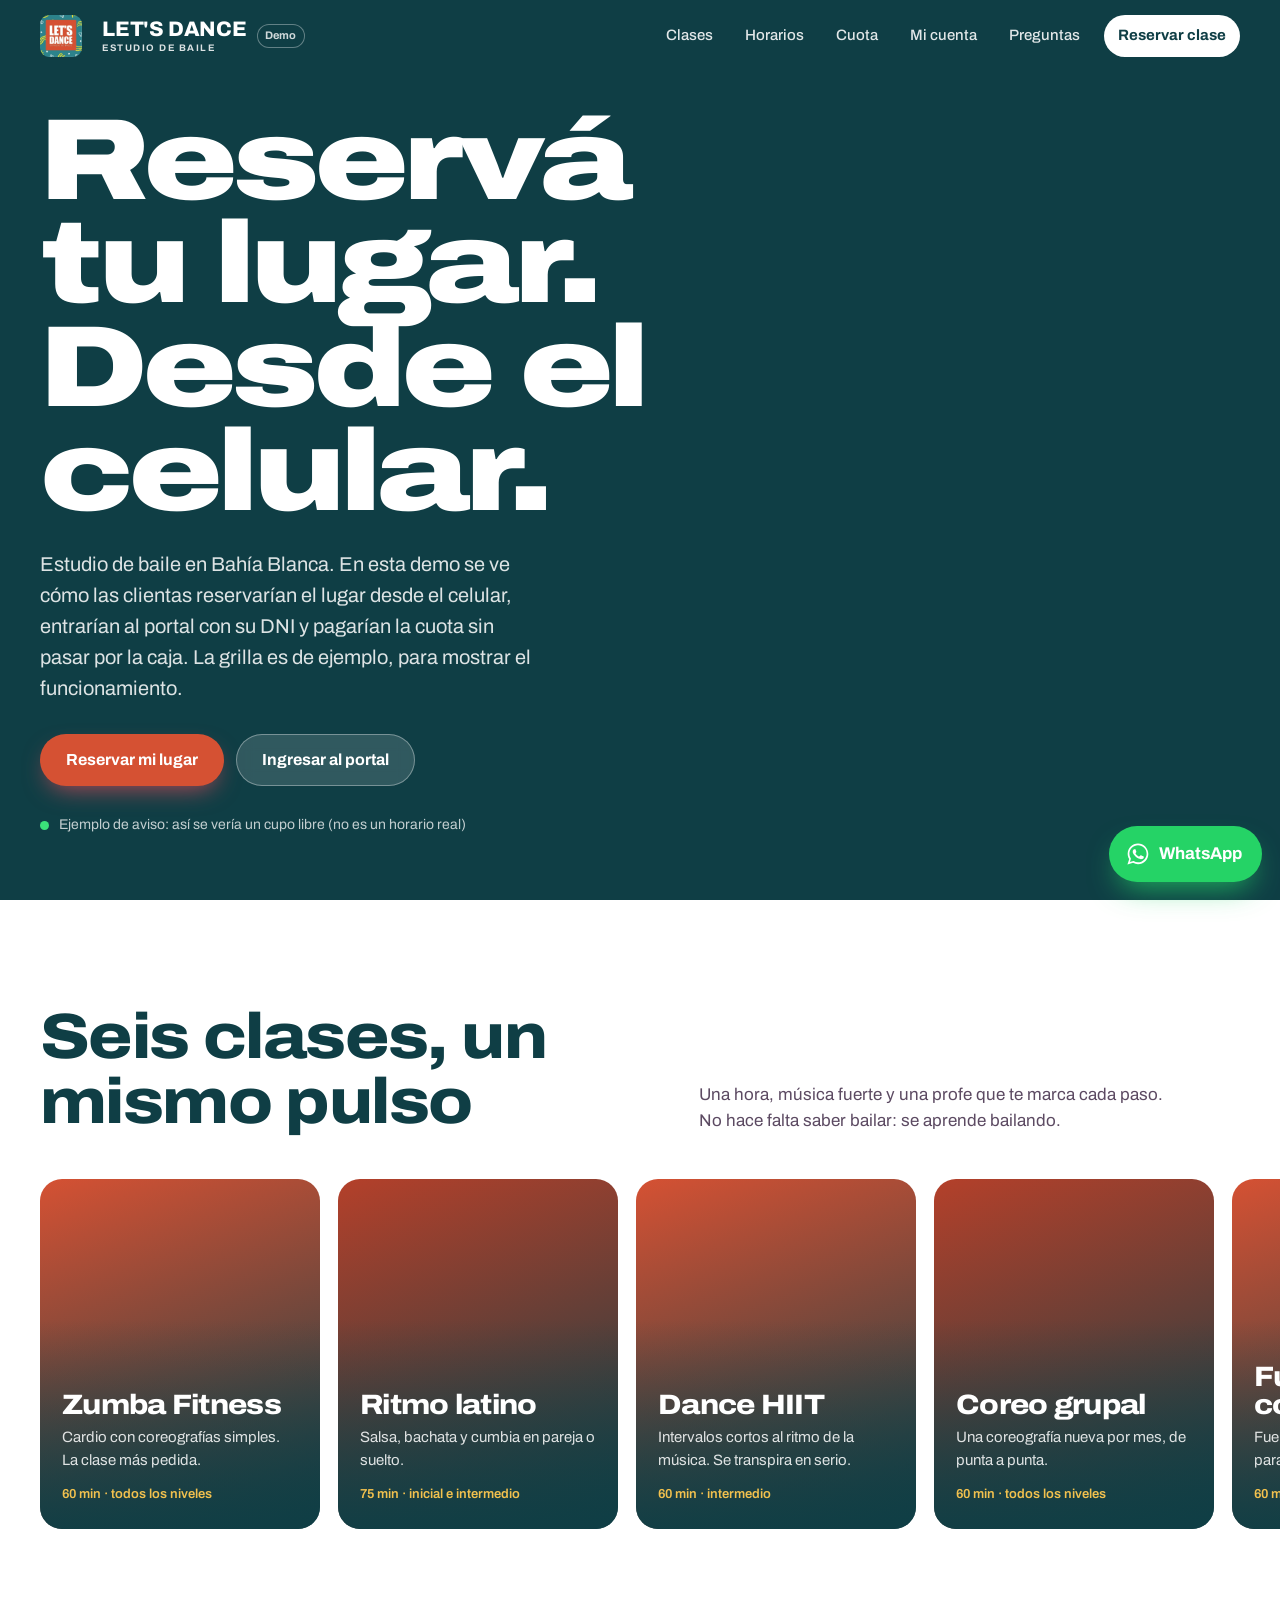
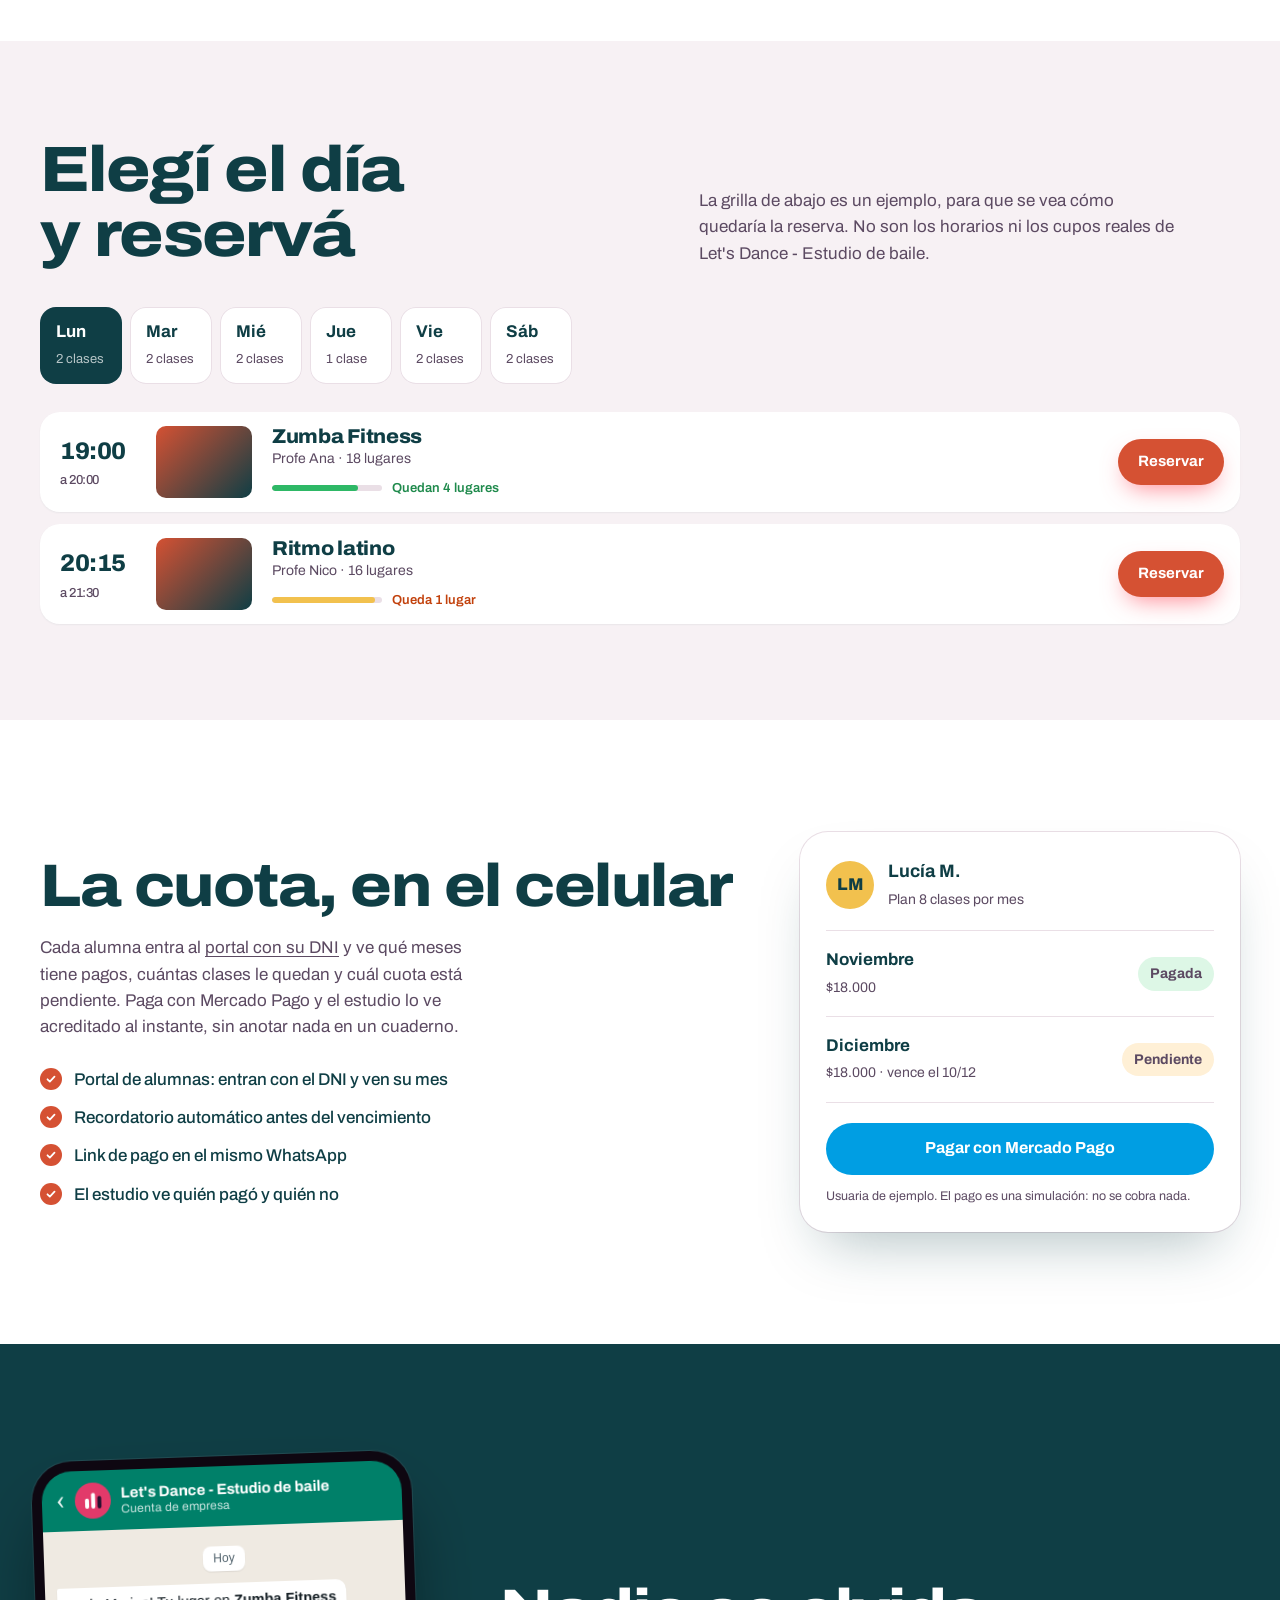
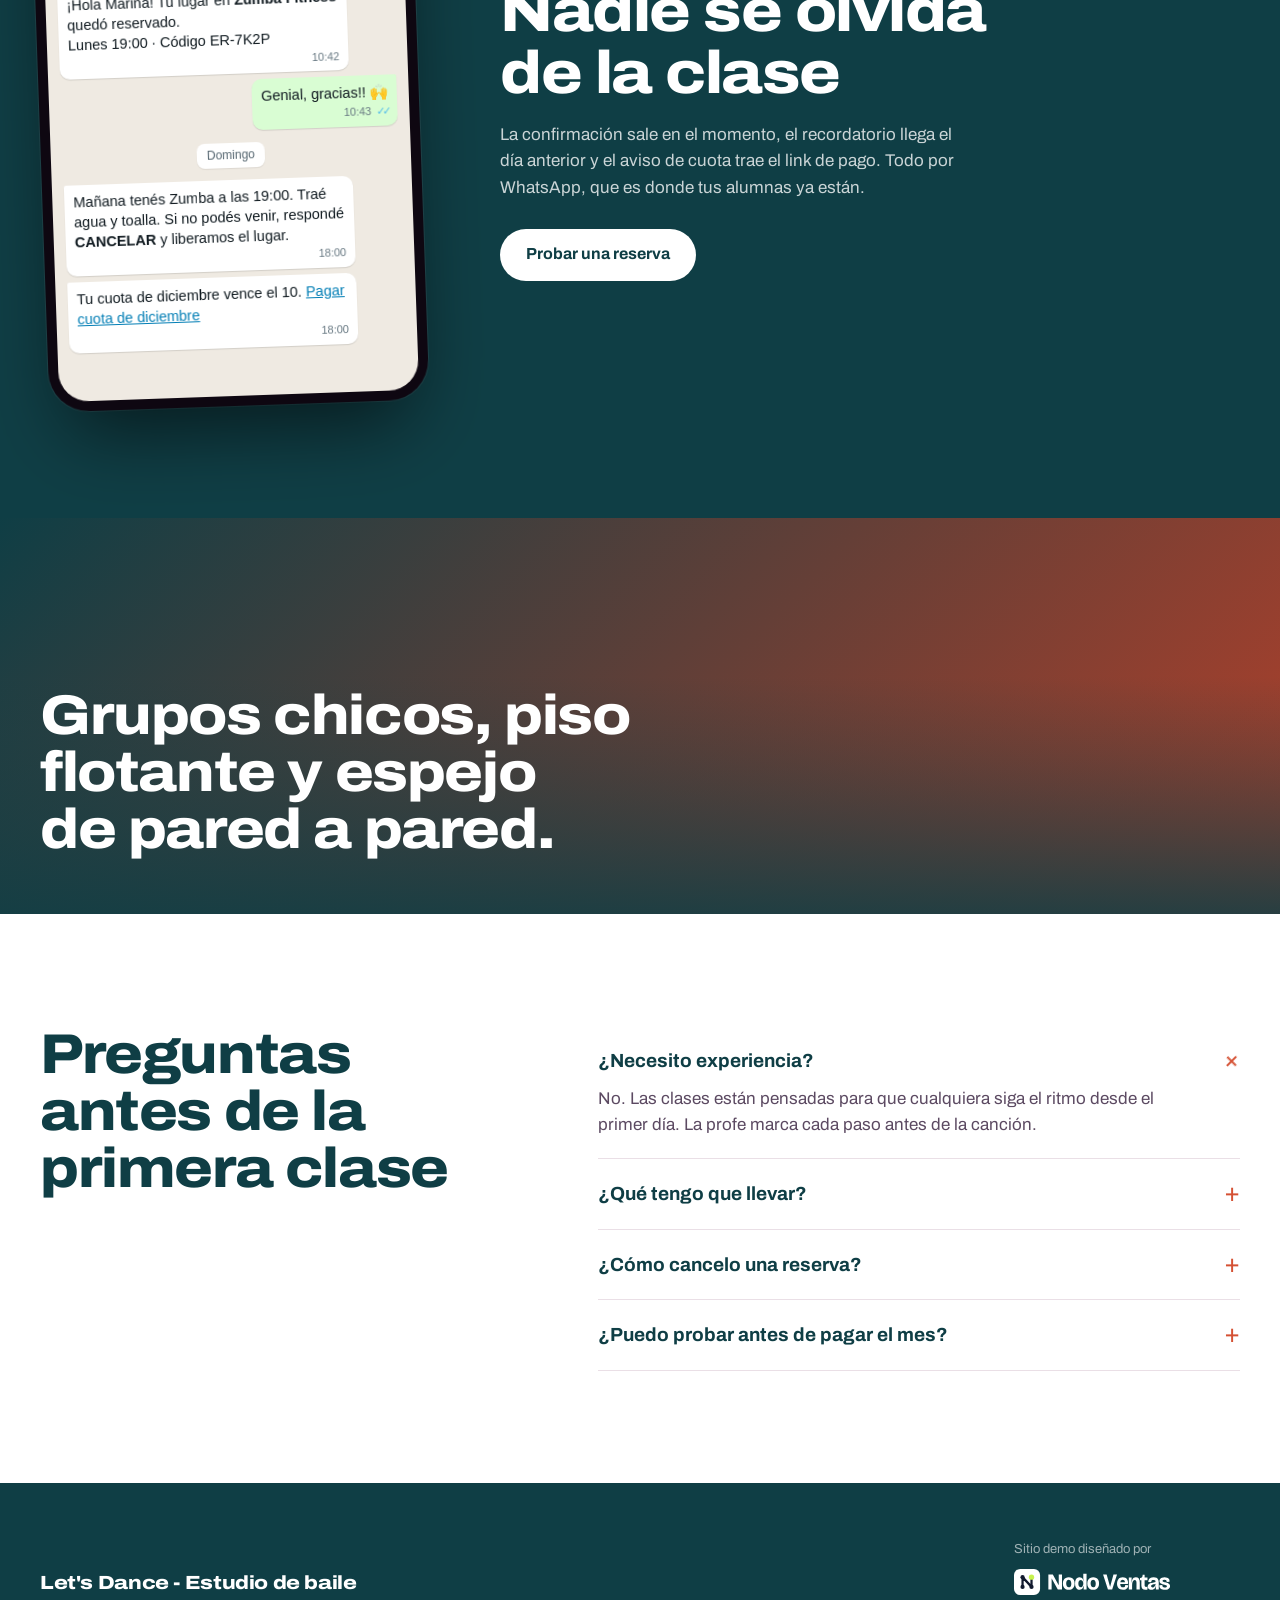
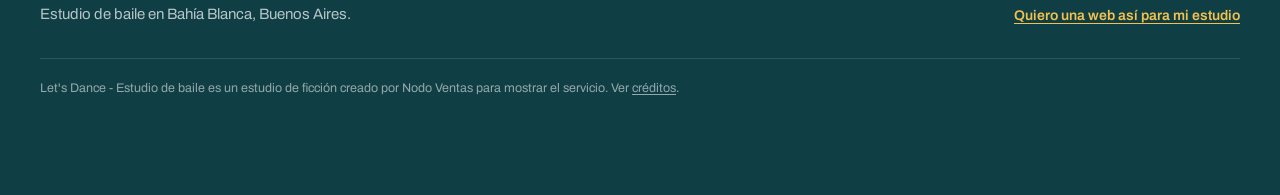
==== commit 11362990: "Demo personalizada de Nodo Ventas: demo-lets-dance-bahia-blanca" ====
--- a/index.html
+++ b/index.html
@@ -58,27 +58,21 @@
       </div>
       <div class="rail" tabindex="0" aria-label="Clases del estudio">
         <article class="class-tile">
-          <img src="img/clase-zumba.webp" alt="Grupo de alumnas bailando Zumba en un salón con piso de madera" loading="lazy" width="1200" height="900">
           <div class="tile-copy"><h3>Zumba Fitness</h3><p>Cardio con coreografías simples. La clase más pedida.</p><span class="tile-meta">60 min · todos los niveles</span></div>
         </article>
         <article class="class-tile">
-          <img src="img/clase-latino.webp" alt="Pareja bailando un ritmo latino" loading="lazy" width="1200" height="900">
           <div class="tile-copy"><h3>Ritmo latino</h3><p>Salsa, bachata y cumbia en pareja o suelto.</p><span class="tile-meta">75 min · inicial e intermedio</span></div>
         </article>
         <article class="class-tile">
-          <img src="img/clase-hiit.webp" alt="Alumna entrenando con intensidad" loading="lazy" width="1200" height="900">
           <div class="tile-copy"><h3>Dance HIIT</h3><p>Intervalos cortos al ritmo de la música. Se transpira en serio.</p><span class="tile-meta">60 min · intermedio</span></div>
         </article>
         <article class="class-tile">
-          <img src="img/clase-coreo.webp" alt="Grupo bailando una coreografía en el estudio" loading="lazy" width="1200" height="900">
           <div class="tile-copy"><h3>Coreo grupal</h3><p>Una coreografía nueva por mes, de punta a punta.</p><span class="tile-meta">60 min · todos los niveles</span></div>
         </article>
         <article class="class-tile">
-          <img src="img/clase-funcional.webp" alt="Dos personas saltando sobre cajones de madera" loading="lazy" width="1200" height="900">
           <div class="tile-copy"><h3>Funcional con ritmo</h3><p>Fuerza y saltos con música. Ideal para complementar.</p><span class="tile-meta">60 min · todos los niveles</span></div>
         </article>
         <article class="class-tile">
-          <img src="img/clase-stretch.webp" alt="Clase de elongación en colchonetas" loading="lazy" width="1200" height="900">
           <div class="tile-copy"><h3>Stretch &amp; mobility</h3><p>Elongación y movilidad para cerrar la semana.</p><span class="tile-meta">45 min · suave</span></div>
         </article>
       </div>
@@ -142,7 +136,6 @@
     </section>
 
     <section class="sala" aria-label="El estudio">
-      <img src="img/grupo-hiphop.webp" alt="Grupo bailando una coreografía frente al espejo" loading="lazy" width="1600" height="1000">
       <div class="wrap sala-copy">
         <h2>Grupos chicos, piso flotante y espejo de pared a pared.</h2>
       </div>
@@ -173,7 +166,7 @@
         <a class="made-link" href="oferta/">Quiero una web así para mi estudio</a>
       </div>
     </div>
-    <p class="wrap legal">Let's Dance - Estudio de baile es un estudio de ficción creado por Nodo Ventas para mostrar el servicio. Fotos: Unsplash (ver <a href="CREDITS.md">créditos</a>).</p>
+    <p class="wrap legal">Let's Dance - Estudio de baile es un estudio de ficción creado por Nodo Ventas para mostrar el servicio. Ver <a href="CREDITS.md">créditos</a>.</p>
   </footer>
 
   <a class="wa-float" href="https://wa.me/5491100000000?text=Hola%21%20Quiero%20reservar%20una%20clase%20de%20prueba" id="btn-wa" target="_blank" rel="noopener" aria-label="Escribir por WhatsApp">
--- a/styles.css
+++ b/styles.css
@@ -270,3 +270,12 @@
 .brand-wordmark { display: flex; flex-direction: column; justify-content: center; line-height: 1; text-decoration: none; }
 .brand-wordmark .wm-name { font-weight: 800; font-size: 21px; letter-spacing: -0.01em; text-transform: uppercase; }
 .brand-wordmark .wm-sub { font-size: 9.5px; font-weight: 700; letter-spacing: 0.16em; text-transform: uppercase; opacity: .85; margin-top: 4px; }
+
+/* margen lateral del hero en celular (fix 23/11) */
+.hero .hero-inner { width: min(var(--max), calc(100% - 40px)); margin-inline: auto; }
+
+/* Sin fotos genéricas: bloques de color de la marca */
+.class-tile { background: linear-gradient(160deg, var(--coral) 0%, var(--plum) 100%); }
+.class-tile:nth-child(even) { background: linear-gradient(160deg, var(--coral-ink) 0%, var(--plum) 100%); }
+.sala { background: linear-gradient(135deg, var(--plum) 0%, var(--coral-ink) 100%); min-height: 44vh; }
+.row-ph { display: block; width: 96px; height: 72px; border-radius: 10px; background: linear-gradient(135deg, var(--coral), var(--plum)); flex: none; }
